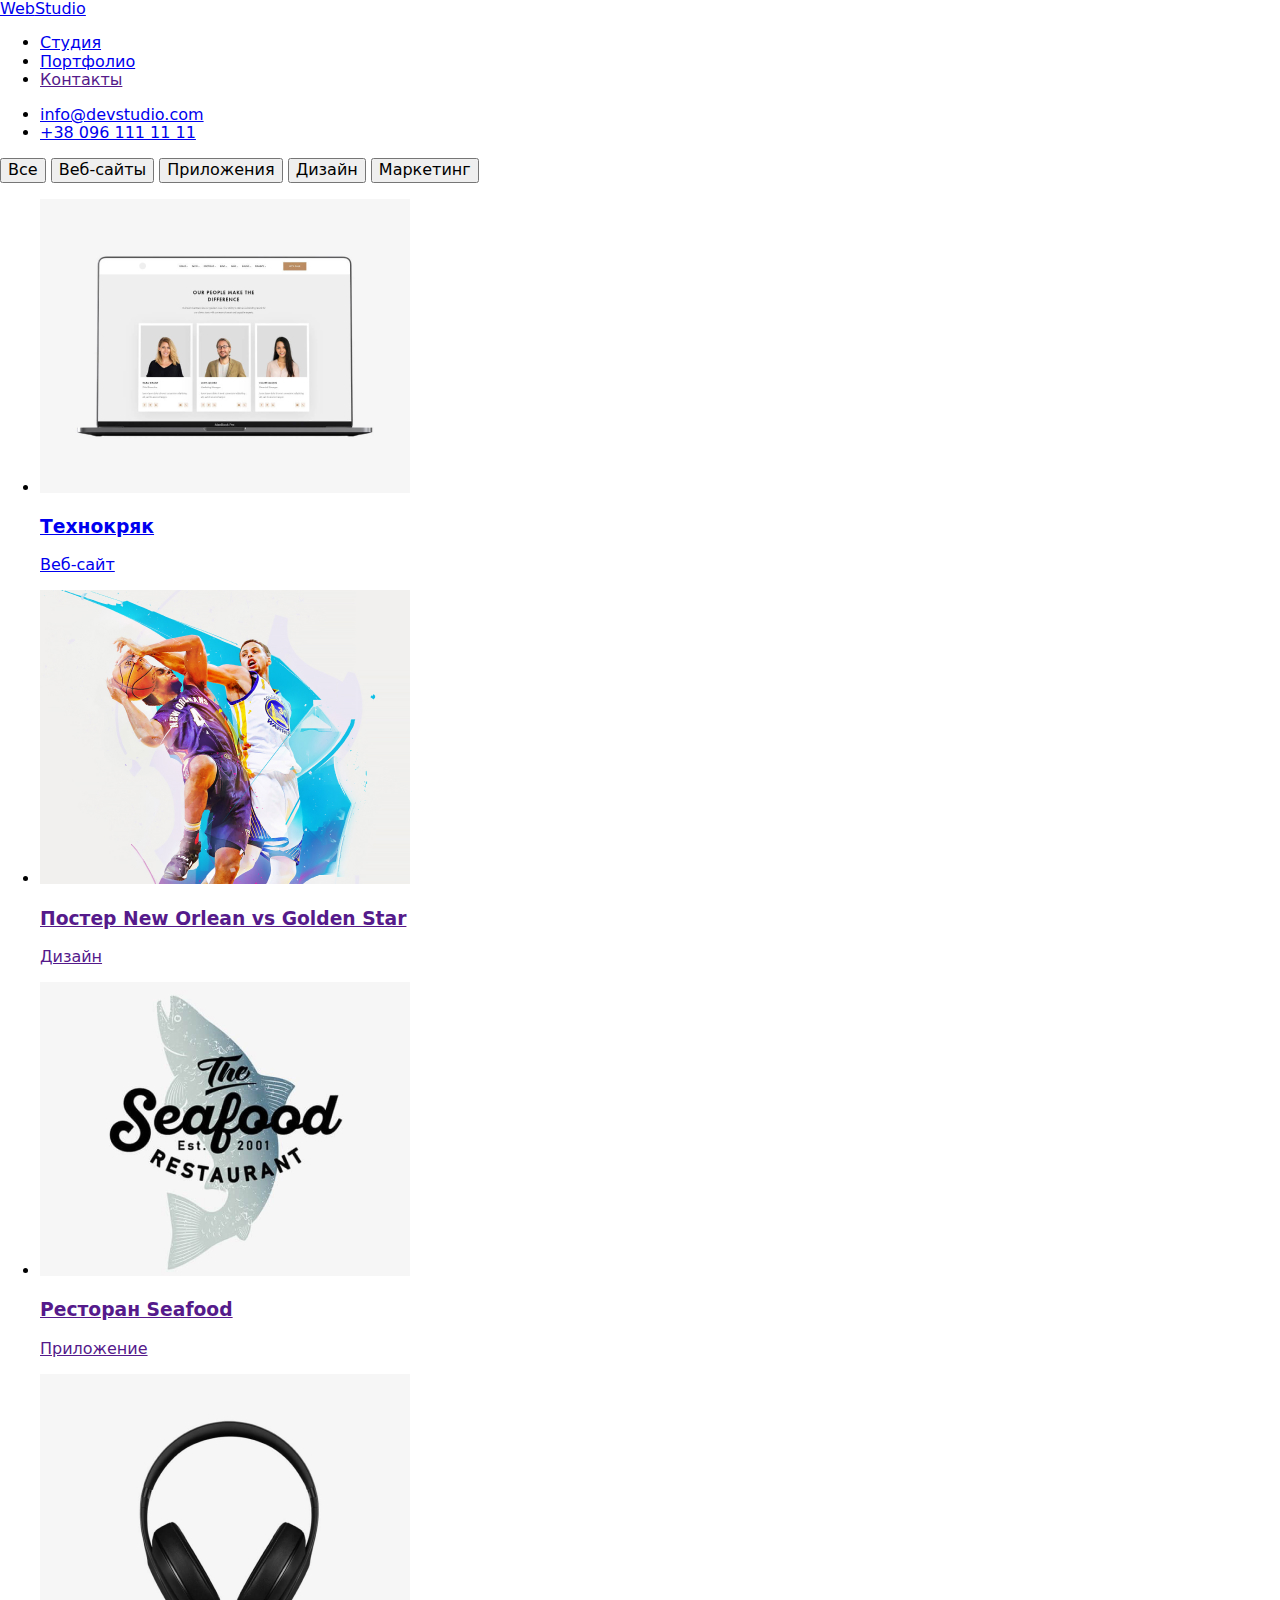
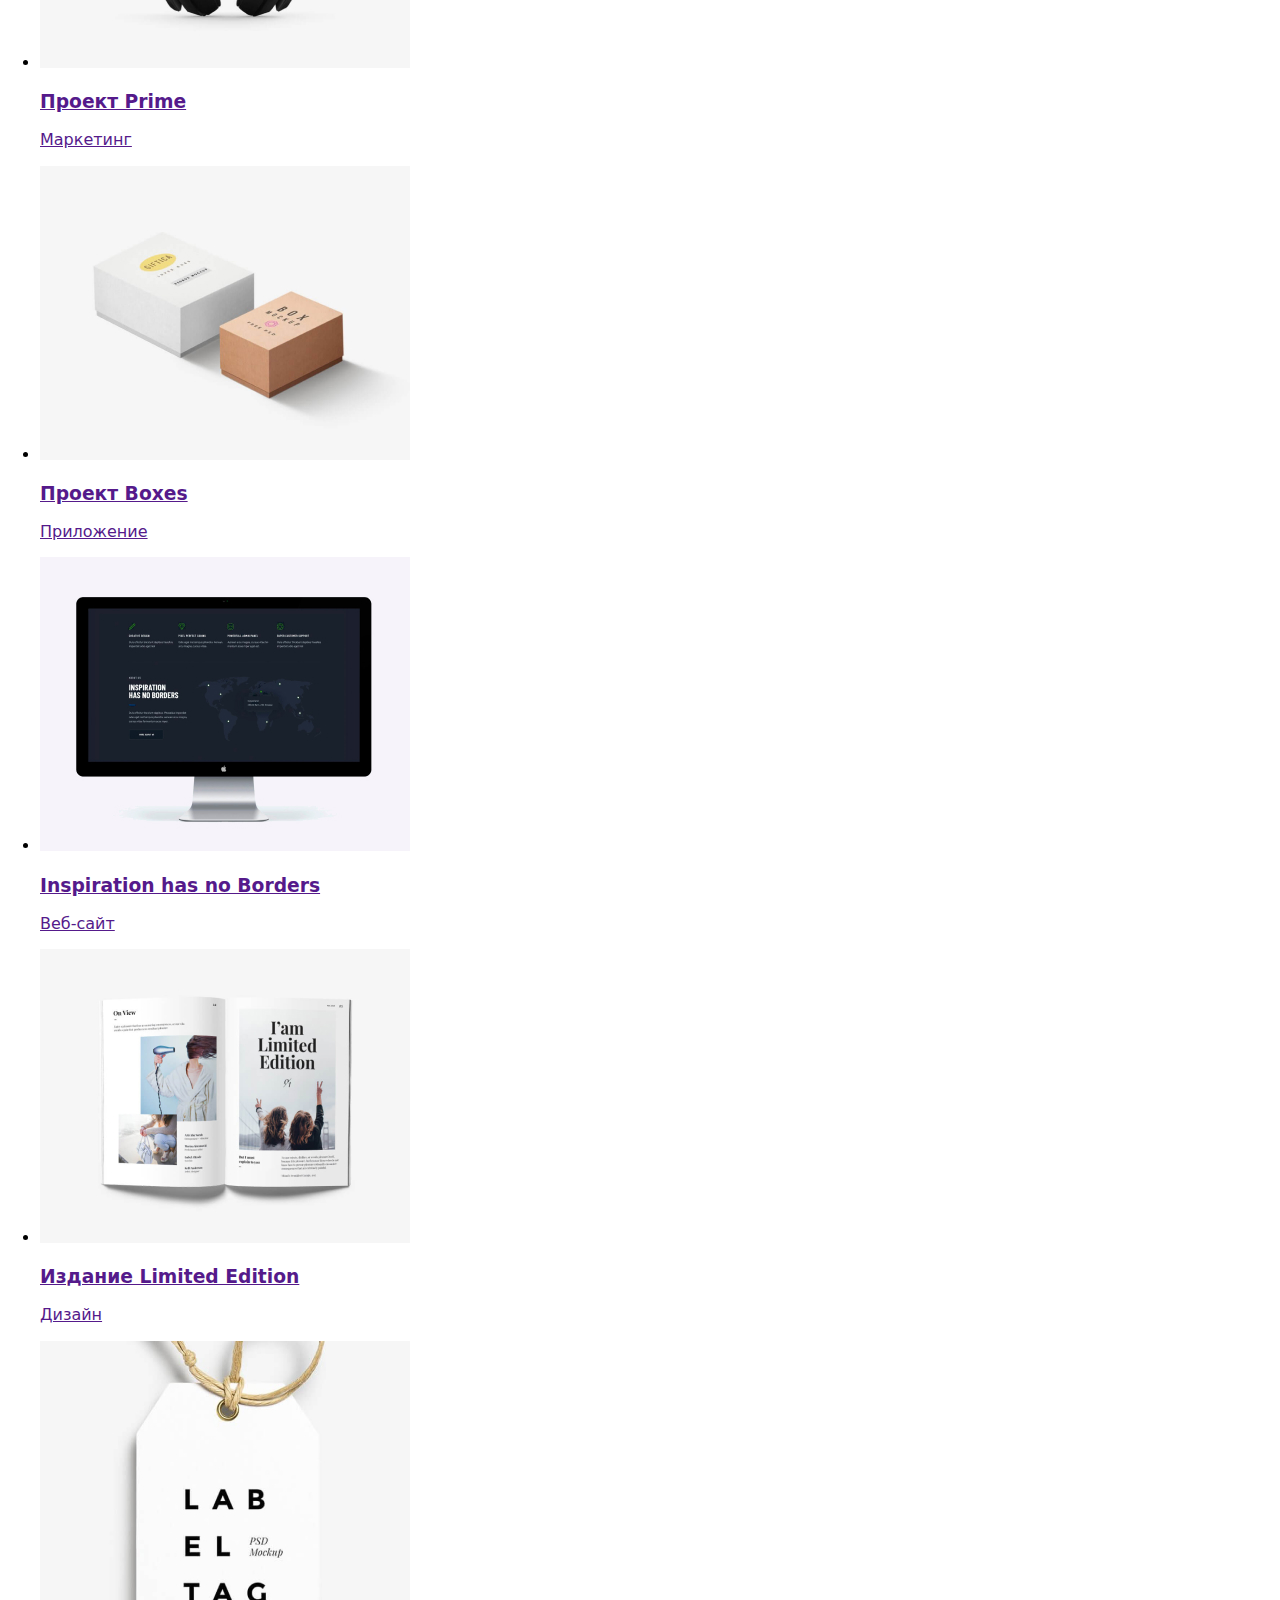
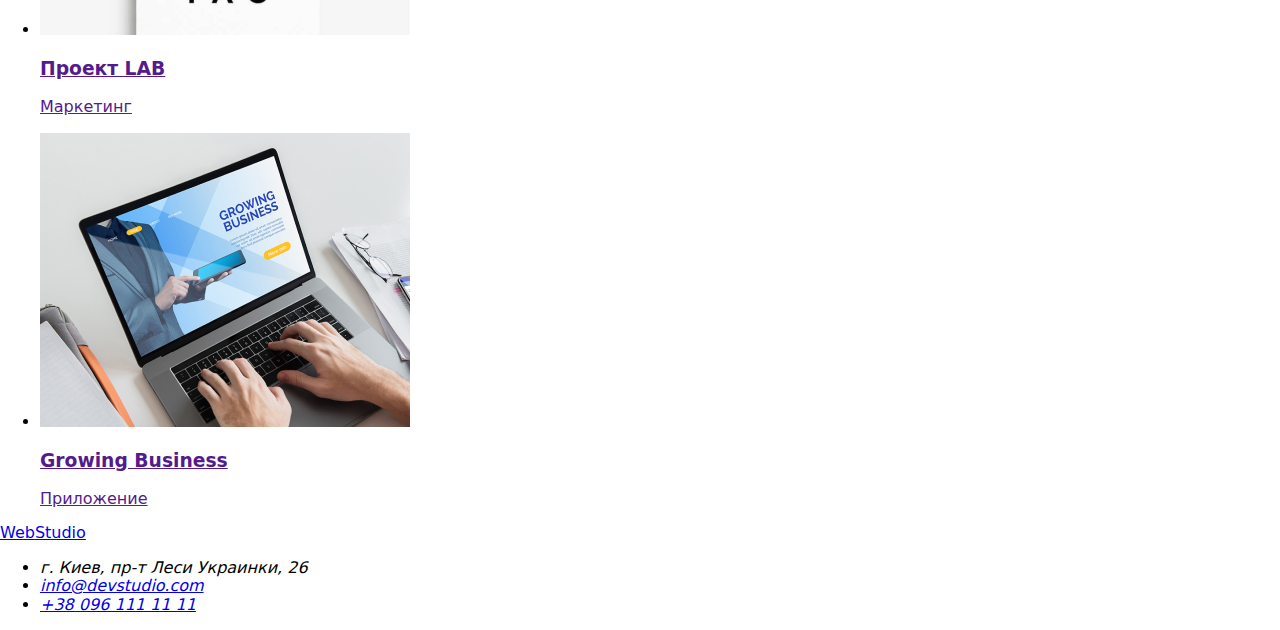
==== portofolio.html @ 4d2c876e "update images .jpg.and .svg" ====
<!DOCTYPE html>
<html lang="ru">

<head>
    <meta charset="UTF-8">
    <meta name="viewport" content="width=device-width, initial-scale=1.0">
    <title>www.webstudio.ua</title>
    <!-- fonts roboto&raleway -->
    <link href="https://fonts.googleapis.com/css2?family=Raleway:wght@700&family=Roboto:wght@400;500;700&display=swap"
        rel="stylesheet">
    <!-- Normolize CSS -->
    <link rel="stylesheet"
        href="https://cdnjs.cloudflare.com/ajax/libs/modern-normalize/1.0.0/modern-normalize.min.css">
    <!-- style CSS -->
    <link rel="stylesheet" href="css/styles.css">
</head>

<body>
    <header class="header">
        <div class="container">
            <nav class="navigation">
                <div class="nav-logo">
                    <a class="logotip" href="index.html"> <span class="logo-web">Web</span><span
                            class="logo-studio">Studio</span></a>
                </div>
                <ul class="site-nav list">
                    <li> <a class="link" href="index.html">Студия</a></li>
                    <li> <a class="link current" href="./portofolio.html">Портфолио</a></li>
                    <li> <a class="link" href="">Контакты</a></li>
                </ul>
            </nav>
            <adress class="adress-nav">
                <ul class="contacts list">
                    <li class="contacts-item"><a href="mailto:info@devstudio.com">info@devstudio.com </a></li>
                    <li class="contacts-item"><a href="tel:+380961111111">+38 096 111 11 11 </a></li>
                </ul>
            </adress>
        </div>
    </header>

    <main>
    <!-- <h1> содержание страницы Портфолио</h1> -->

    <!-- portfolio section -->
    <section class="portofolio section">
        <div class="container">
        <div class="filters"> 
             <button class="button secundary" type="button">Все</button>
            <button class="button secundary" type="button">Веб-сайты</button>
            <button class="button secundary" type="button">Приложения</button>
            <button class="button secundary" type="button">Дизайн</button>
            <button class="button secundary" type="button">Маркетинг</button>
        </div>
                         
    <!-- portofolio images -->
        <ul class="portfolio-list list">
            <li class="portofolio-list-item"> <a href="https://www.google.pt/"><img src="./images/tehnokreak.jpg" alt="открытый ноутбук">
                   <div class="portofolio-description"> <h3 class="section-title">Технокряк</h3>
                   <p class="type">Веб-сайт</p></a>
                </div>
           </li>
            <li  class="portofolio-list-item">
                <a href=""><img src="./images/poster.jpg.jpg" alt="двое мужчин играют в баскетбол">
                <div class="portofolio-description"><h3 class="section-title"> Постер New Orlean vs Golden Star</h3>
                <p class="type">Дизайн</p></a>
                </div>
                                
            </li>
            <li class="portofolio-list-item" > <a href=""><img src="./images/seafood.jpg" alt="логотип ресторана морепродуктов с изображением большой рыбы">
            <div class="portofolio-description"><h3 class="section-title">Ресторан Seafood</h3>
            <p class="type">Приложение</p></a></div>
            
            </li>
            <li class="portofolio-list-item">
                <a href=""><img src="./images/primeproject.jpg" alt="черные наушники">
               <div class="portofolio-description"> <h3 class="section-title">Проект Prime</h3>
                <p class="type">Маркетинг</p></a></div>
            </li>
            <li class="portofolio-list-item">
                <a href=""><img src="./images/boxesproject.jpg" alt="картонные коробки">
                <div class="portofolio-description"><h3 class="section-title">Проект Boxes</h3>
                <p class="type">Приложение</p></a></div>
            </li>
            <li class="portofolio-list-item">
                <a href=""><img src="./images/ispirationwebsite.jpg" alt="рабочий стол компьютера с вдохновляющей фразой на нем">
               <div class="portofolio-description"> <h3 class="section-title">Inspiration has no Borders</h3>
                <p class="type">Веб-сайт</p></a></div>
            </li>
            <li class="portofolio-list-item">
                <a href=""><img src="./images/limitededition.jpg" alt="изображение журнала limited edition">
                <div class="portofolio-description"><h3 class="section-title">Издание Limited Edition</h3>
                <p class="type">Дизайн</p></a></div>
            </li>
            <li class="portofolio-list-item">
                <a href=""><img src="./images/labproject.jpg" alt=" этикетка с логотипом label project">
               <div class="portofolio-description"> <h3 class="section-title">Проект LAB</h3>
                <p class="type">Маркетинг</p></a></div>
            </li>
             <li class="portofolio-list-item">
                 <a href=""><img src="./images/business.jpg" alt="компьютер с бизнес-сайтом на экране">
               <div class="portofolio-description"> <h3 class="section-title">Growing Business</h3>
                <p class="type">Приложение</p></a></div>
             </li>
         </ul>
    </div>
    </section>
    </main>
<!--footer-->
<footer class="footer">
    <div class="container">
        <div class="logo-footer">
            <a class="logotip" href="index.html"> <span class="logo-web">Web</span><span
                    class="logo-studio">Studio</span></a>
        </div>

        <address class="address">
            <ul class="contacts-footer list">
                <li>г. Киев, пр-т Леси Украинки, 26</li>
                <li><a href="mailto:info@devstudio.com" aria-label="email">info@devstudio.com </a></li>
                <li><a href="tel:+380961111111" aria-label="phone">+38 096 111 11 11 </a></li>
            </ul>
        </address>
    </div>
</footer>
</body>

</html>
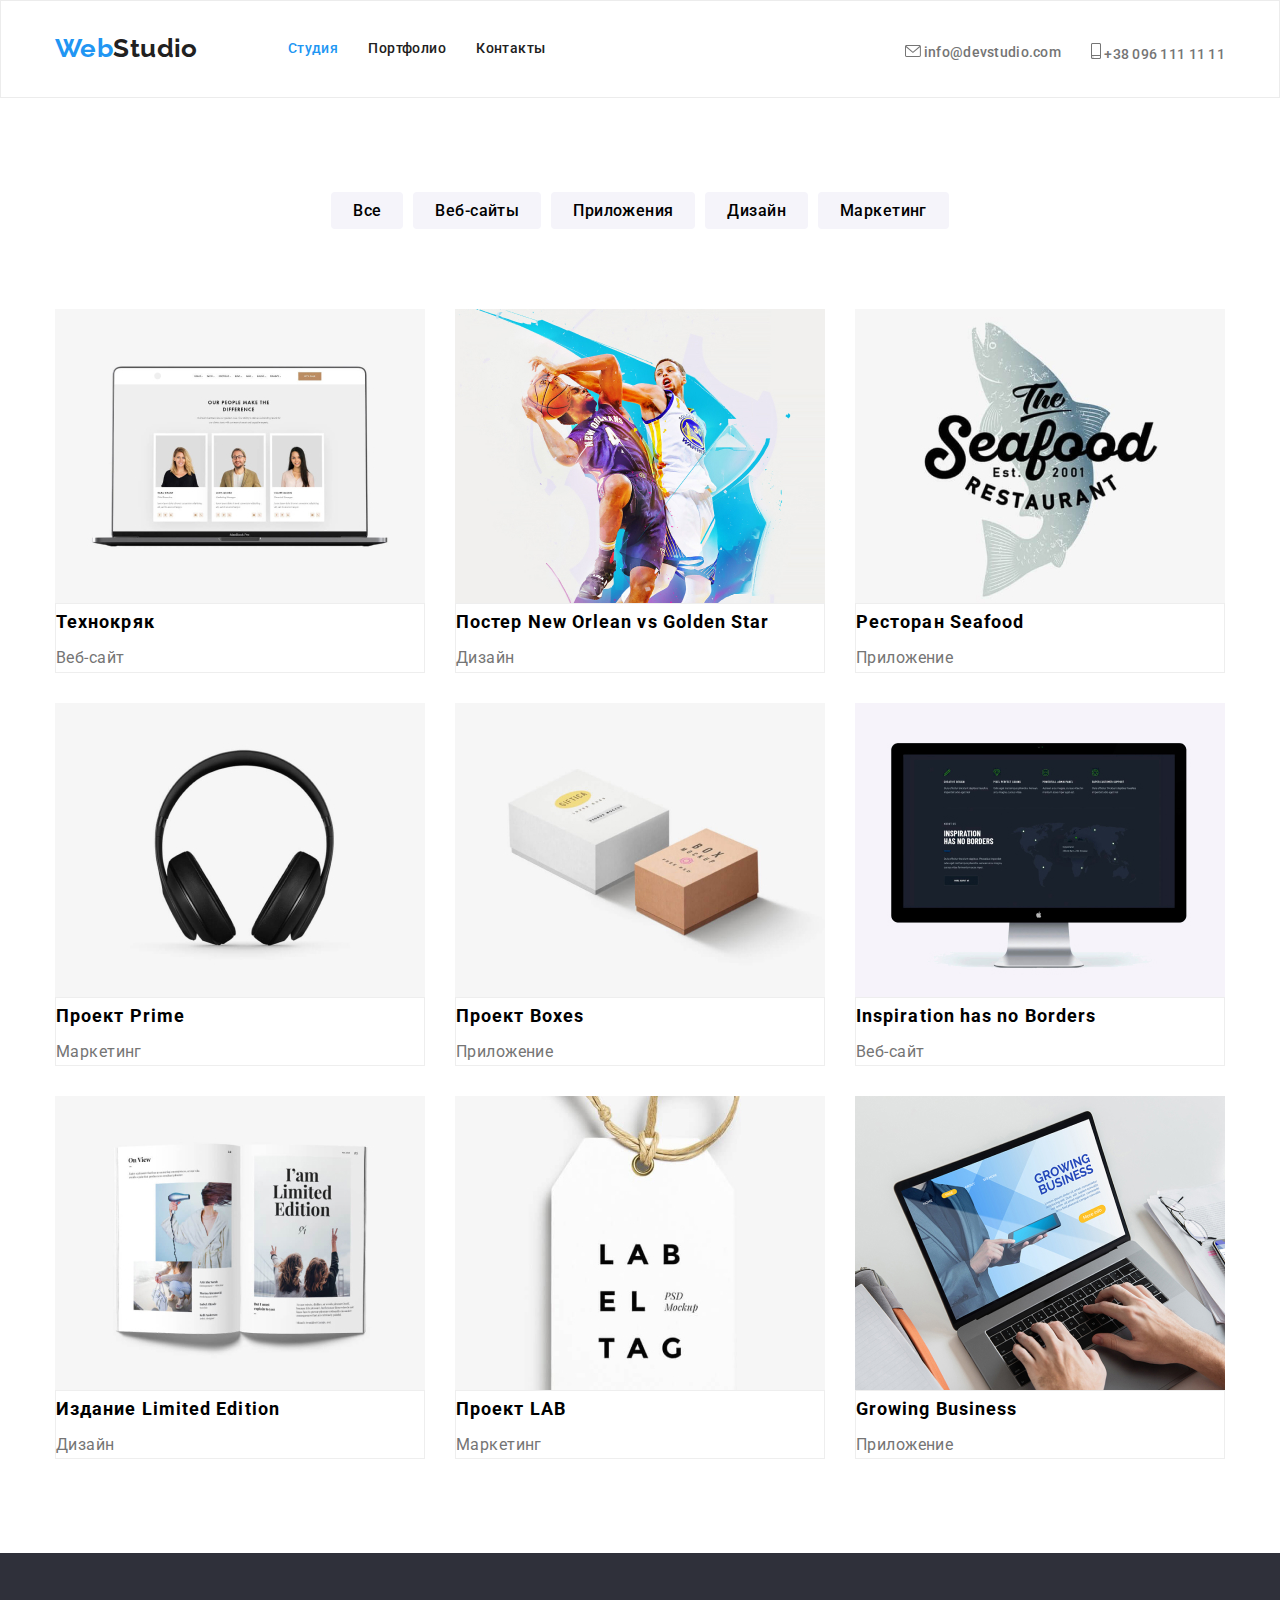
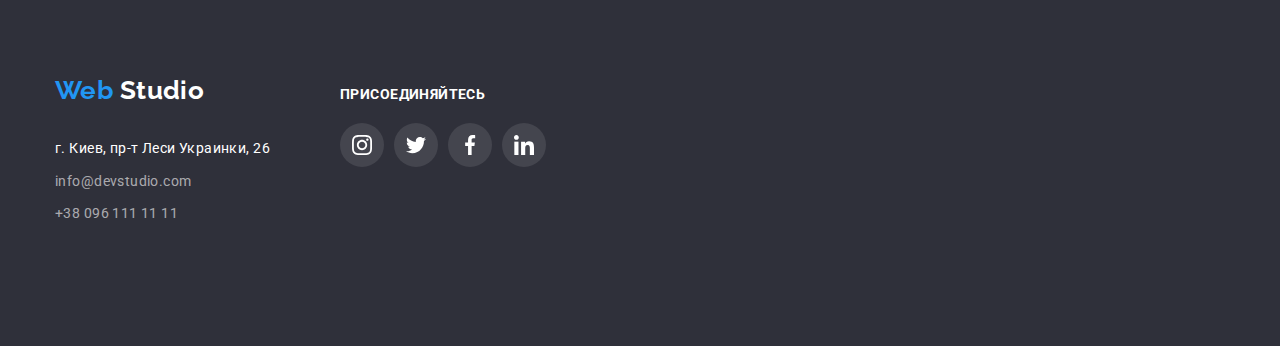
==== commit c48686f5: "portofolio updates" ====
--- a/portofolio.html
+++ b/portofolio.html
@@ -24,15 +24,26 @@
                             class="logo-studio">Studio</span></a>
                 </div>
                 <ul class="site-nav list">
-                    <li> <a class="link" href="index.html">Студия</a></li>
-                    <li> <a class="link current" href="./portofolio.html">Портфолио</a></li>
+                    <li> <a class="link current" href="index.html">Студия</a></li>
+                    <li> <a class="link" href="./portofolio.html">Портфолио</a></li>
                     <li> <a class="link" href="">Контакты</a></li>
                 </ul>
             </nav>
             <adress class="adress-nav">
                 <ul class="contacts list">
-                    <li class="contacts-item"><a href="mailto:info@devstudio.com">info@devstudio.com </a></li>
-                    <li class="contacts-item"><a href="tel:+380961111111">+38 096 111 11 11 </a></li>
+                    <li class="contacts-item"><a href="mailto:info@devstudio.com">
+                         <svg class="contacts-svg" width="16" height="12">
+                            <use use href="./images/sprite.svg#envelope"> </use>
+                        </svg> 
+                          info@devstudio.com </a>
+                    </li>
+                
+                    <li class="contacts-item"><a href="tel:+380961111111">
+                         <svg class="contacts-svg" width="10" height="16">
+                            <use use href="./images/sprite.svg#smartphone"> </use>
+                        </svg> 
+                        +38 096 111 11 11 </a>
+                </li>
                 </ul>
             </adress>
         </div>
@@ -105,23 +116,48 @@
     </div>
     </section>
     </main>
+
+
 <!--footer-->
 <footer class="footer">
-    <div class="container">
-        <div class="logo-footer">
-            <a class="logotip" href="index.html"> <span class="logo-web">Web</span><span
-                    class="logo-studio">Studio</span></a>
-        </div>
+    <div class="footer container">
+        <div class="adress-footer">
+     <div class="logotip-footer"><a class="logotip" href="index.html"> <span class="logo-web">Web</span>
+        <span class="logo-studio">Studio</span></a> </div>
+   
+     <address class="address">
+        <ul class="contacts-footer list">
+     <li>г. Киев, пр-т Леси Украинки, 26</li>
+    <li><a href="mailto:info@devstudio.com" class="email" aria-label="email">info@devstudio.com </a></li>
+    <li><a href="tel:+380961111111" class="tel" aria-label="phone">+38 096 111 11 11 </a></li>
+</ul>
+ </address>
+</div>
+ <div class="social-footer">
+     <h3 class="footer-title">присоединяйтесь</h3>
+     <ul class="social-list list">
+        <li class="social-list-item">
+          <a href="" class="social-link"><svg class="social-icon" width=20px height=20px>
+             <use href="./images/sprite.svg#instagram"> </use>
+         </svg></a></li>
+        <li class="social-list-item">
+             <a href="" class="social-link"><svg class="social-icon" width=20px height=20px>
+                 <use href="./images/sprite.svg#twitter"> </use>
+             </svg></a></li>
+       <li class="social-list-item">
+                 <a href="" class="social-link"><svg class="social-icon" width=20px height=20px>
+                     <use href="./images/sprite.svg#facebook"> </use>
+                 </svg></a></li>
+       <li class="social-list-item">
+                     <a href="" class="social-link"><svg class="social-icon" width=20px height=20px>
+                         <use href="./images/sprite.svg#linkedin"> </use>
+                     </svg></a></li>
+     </ul>
 
-        <address class="address">
-            <ul class="contacts-footer list">
-                <li>г. Киев, пр-т Леси Украинки, 26</li>
-                <li><a href="mailto:info@devstudio.com" aria-label="email">info@devstudio.com </a></li>
-                <li><a href="tel:+380961111111" aria-label="phone">+38 096 111 11 11 </a></li>
-            </ul>
-        </address>
-    </div>
+    
+</div>
+
+</div>
 </footer>
 </body>
-
 </html>--- a/css/styles.css
+++ b/css/styles.css
@@ -0,0 +1,648 @@
+html{
+  box-sizing: border-box;
+}
+
+*
+*::before;
+*::after;{
+  box-sizing: inherit;
+}
+
+:root {
+  --primary-text-color: #757575;
+  --title-text-color: black;
+  --effect-color: #2196f3;
+  --dark-background-color: #2f303a;
+  --primary-white-color: white;
+}
+
+ img{
+   display: block;
+   max-width: 100%;
+ }
+
+ a {
+  text-decoration: none;
+  color: inherit; 
+}
+
+/*=========== backgrounds colors================ */
+
+body {
+  background-color: var(--primary-white-color);
+  color: var(--primary-text-color);
+  font-family: roboto, sans-serif;
+  font-size: 14px;
+  line-height: 1.7;
+  letter-spacing: 0.03em;
+  margin: 0;
+  }
+  
+  
+
+  /*================= container// flex box geral elements================= */
+
+  .container {
+  width: 1200px;
+  padding-left: 15px;
+  padding-right: 15px;
+  margin: 0 auto;
+  }
+
+
+.section{
+  padding-top: 94px;
+  padding-bottom: 94px;
+}
+  
+
+.main,
+.section,
+.footer,
+{
+  margin-top: 0; 
+  margin-bottom:0;
+ }
+
+
+ /*================= COMPONENTS================= */
+
+/*================= lists================= */
+
+.list {
+  list-style: none;
+  padding: 0;
+  margin: 0;
+}
+
+/* =================logo style =================*/
+
+.logotip {
+font-family: Raleway, sans-serif;
+font-weight: bold;
+font-size: 26px;
+line-height: 1.2;
+}
+
+ .logo-web{
+   color: var(--effect-color);
+ }
+
+.logo-studio {
+  color: #212121;
+}
+
+/* ================= buttons ================= */
+
+.button {
+  font-weight: bold;
+  font-size: 16px;
+  line-height: 1.6;
+  font-family: inherit;
+  letter-spacing: inherit;
+  border-radius: 4px;
+  border: transparent;
+ }
+
+.button.primary{
+  background-color: var(--effect-color);
+  color: var(--primary-white-color);
+}
+
+.button.secundary{
+  background-color: #F5F4FA;
+  color: var(--title-text-color);
+}
+
+ .button.primary:hover,
+.button.primary:focus {
+  color:  background-color: #F5F4FA;
+  color: var(--title-text-color);
+}
+
+.button.secundary:hover,
+.button.secundary:focus {
+  background-color: var(--effect-color);
+  color: var(--primary-white-color);
+}
+
+/* buttons that contain call to action - order, submit, send */
+.button.call{
+font-weight: bold;
+font-size: 16px;
+line-height: 1.9;
+text-align: center;
+letter-spacing: 0.06em;
+min-width: 200px;
+height: 50px;
+}
+
+
+
+/*================= titles =================*/
+
+h2 {
+font-weight: bold;
+font-size: 36px;
+line-height: 1.17;
+text-align: center;
+margin-top: 0;
+margin-bottom: 50px;
+}
+
+
+.section-title {
+  color: var(--title-text-color);
+  margin-top: 0;
+  }
+
+
+/*================= END COMPONENTS================= */
+
+
+/*================= Header and navigation section ================= */
+
+.header{
+  padding: 32px 0;
+  border: 1px solid #ECECEC;
+}
+
+ .header .container{
+  display: flex;
+  justify-content: space-between;
+  align-items: baseline;
+}
+
+
+
+.navigation{
+display: flex;
+align-items: center;
+
+}
+
+  .nav-logo{
+  margin-right: 90px;
+}
+  
+.site-nav,
+.contacts {
+  display: flex;
+}
+
+  .site-nav li:not(:last-child){
+  display: inline-block;
+  margin-right: 30px;
+}
+
+.contacts-item:not(:last-child){
+margin-left: auto;
+margin-right: 30px;
+}
+
+
+.site-nav a {
+color: #212121;
+font-weight: 500;
+}
+
+.site-nav a:hover,
+.site-nav a:focus {
+color: var(--effect-color);
+}
+
+.site-nav .link.current {
+color: var(--effect-color);
+}
+
+.contacts a {
+color: #757575;
+}
+
+.contacts a:hover,
+.contacts a:focus {
+color: var(--effect-color);
+}
+
+
+.contacts a:hover .contacts-svg,
+.contacts a:focus .contacts-svg {
+fill: var(--effect-color);
+} 
+
+.contacts-svg{
+  fill: #757575;
+
+}
+
+.contacts-item{
+display: flex;
+align-items: center;
+font-weight: 500;
+font-size: 14px;
+line-height: 1.14;
+letter-spacing: 0.02em;
+}
+
+/*================= hero section ================= */
+
+.hero{
+ text-align: center;
+  padding: 200px;
+}
+
+.hero {
+  background-color:  var(--dark-background-color); 
+  background-image:  linear-gradient(
+    rgba(47, 48, 58, 0.4),
+    rgba(47, 48, 58, 0.4)
+  ), url(../images/hero-image.jpg);
+   width: 1600px;
+   height: 600px;
+   margin: 0 auto;
+   background-repeat: no-repeat;
+    }
+
+
+
+.hero-title {    
+
+color: var(--primary-white-color);
+font-style: normal;
+font-weight: 900;
+font-size: 44px;
+line-height: 1.4;
+letter-spacing: 0.06em;
+text-transform: uppercase;
+margin-top: 0;
+margin-bottom: 30px;
+max-width:696px;
+margin-left: auto;
+margin-right: auto; 
+}
+
+
+.hero .button {
+   padding: 10px 32px;
+ 
+}
+
+
+/*=================  priority section   наши приоритеты  ================= */
+
+
+.company-values .section-title  {
+
+font-weight: bold;
+font-size: 14px;
+line-height: 1.14;
+text-transform: uppercase;
+}
+
+
+.company-values{
+  display: flex;
+  justify-content: space-between;
+}
+
+
+ 
+.company.section-title{
+  margin-bottom: 10px;
+ 
+ }
+
+ .company-values li::before{
+   content:"" ;
+   display: inline-block;
+   width: 100%;
+   height: 120px;
+   background-color: #F5F4FA;
+   border-radius: 4px;
+   margin-bottom: 30px;
+   background-repeat: no-repeat;
+   background-image: url(../images/antenna\ 1.svg);
+   background-position: center;
+ }
+
+ .company-values li:nth-child(2)::before{
+  background-image: url(../images/clock\ 1.svg);
+ }
+ .company-values li:nth-child(3)::before{
+  background-image: url(../images/diagram\ 1.svg);
+ }
+
+ .company-values li:nth-child(4)::before{
+  background-image: url(../images/astronaut\ 1.svg);
+ }
+
+
+.description {
+  display: inline-block;
+  margin-top: 0;
+  }
+
+.company-values li:not(:last-child){
+  margin-right: 30px;
+}
+
+
+
+/*================directions section  Чем мы занимаемся--> ================= */
+
+.directions .section-title{
+  margin-bottom: 50px;
+}
+
+
+.company-directions{
+  display: flex;
+  justify-content: space-between;
+}
+
+
+
+/*=================  team section ================= */
+
+.team {
+  background-color: #e5e5e5;
+   }
+
+    .team-list-item{
+     background-color: var(--primary-white-color);
+     box-shadow: 0px 1px 3px rgba(0, 0, 0, 0.12), 0px 1px 1px rgba(0, 0, 0, 0.14), 0px 2px 1px rgba(0, 0, 0, 0.2);
+     border-radius: 0px 0px 4px 4px;
+   }
+
+.team .section-title{
+  margin-bottom: 50px;
+}
+
+.team-list {
+  display: flex;
+  justify-content: space-between;
+  }
+
+
+.under.section-title{
+  font-weight: 500;
+  font-size: 16px;
+ line-height: 1.18em;
+ text-align: center;
+  margin-bottom: 30px;
+}
+
+.job{
+font-size: 16px;
+line-height: 1.18em;
+text-align: center;
+margin-bottom: 30px;
+}
+
+
+
+.social-list{
+  display: flex;
+  align-items: center;
+  justify-content: space-between;
+}
+
+
+.social-link{
+  display: flex;
+  justify-content: center;
+  align-items: center;
+  width: 44px;
+  height: 44px;
+  border-radius: 50%;
+  background-color: var(--primary-white-color);
+}
+
+
+
+.social-link .social-icon{
+  width: 20px;
+  height: 20px;
+  fill: #AFB1B8;
+}
+
+
+.team-item-description .social-link:hover,
+.team-item-description .social-link:focus {
+     background-color:var(--effect-color);
+}
+
+.social-link:hover .social-icon{
+  fill: var(--primary-white-color);
+}
+
+
+
+.team-item-description{
+  padding: 30px 32px;
+  }
+
+
+
+/*============= clients section ================= */
+
+.client-list{
+  display: flex;
+   }
+
+  .client-list-item .client-link {
+    display: flex;
+    align-items: center;
+    justify-content: center;
+    width: 170px;
+    height: 90px;
+    margin-right: 0px;
+    border: 1px solid #AFB1B8;
+    border-radius: 4px;
+    } 
+
+    .client-link:hover,
+    .client-link:focus{
+     border-color:var(--effect-color);
+    }
+
+    .client-link:hover .client-svg,
+    .client-link:focus .client-svg{
+    fill:var(--effect-color);
+    }
+
+     .client-list li:not(:last-child) {
+      margin-right: 30px;
+    }
+
+ .client-svg{
+   fill:#AFB1B8
+ }
+  
+
+/*===== footer section ================= */
+
+ .footer {
+   background-color: var(--dark-background-color);
+  }
+
+.footer .address,
+.footer .logo-studio {
+  color: var(--primary-white-color);
+  }
+
+ .logotip-footer{
+  margin-top: 0;
+  margin-bottom: 30px;
+ }
+
+
+  .footer{
+  padding-top: 60px;
+  padding-bottom: 60px;
+}
+
+.social-footer .footer-title,
+.subscribe-title{
+   margin-left: 0;
+  margin-right: auto;
+  margin-bottom: 20px;
+  font-weight: bold;
+  font-size: 14px;
+  line-height: 1.14em;
+  text-transform: uppercase;
+  text-align: left;
+  color: var(--primary-white-color);
+  
+}
+
+.social-footer .social-link{
+  background-color: rgba(255, 255, 255, 0.1);;
+}
+
+.social-footer .social-link:hover,
+.social-footer .social-link:focus{
+  background-color:var(--effect-color);
+}
+
+.social-footer .social-icon{
+fill: var(--primary-white-color)
+}
+
+.social-footer{
+  padding: 0px;
+  width: 206px;
+  height: 80px;
+ }
+
+
+
+.footer.container {
+  display:flex;
+  align-items: baseline;
+  }
+
+.adress-footer{
+  margin-left: 0;
+  margin-right: 70px;
+  margin-top: 0;
+  margin-bottom: 0;
+}
+
+/* .footer-subscribe {
+  width:570px
+  height: 86px;
+  padding: 0px;
+  margin: 0 auto;
+  outline: solid 2px tomato;
+} */
+
+  .address {
+  font-style: inherit;
+  color: #212121;
+}
+
+.email,
+.tel {
+  color: rgba(255, 255, 255, 0.6);
+}
+
+.contacts-footer li:not(:last-child){
+  margin-top: 0;
+  margin-bottom:9px;
+}
+
+
+
+/*================= style for portfolio page ================= */
+
+
+.filters{
+display:flex;
+justify-content: center;
+}
+
+.filters .button {
+  font-weight: 500;
+  margin-bottom: 50px;
+  padding: 6px 22px;
+  }
+
+.filters .button:not(:last-child) {
+   margin-right: 10px;
+}
+.portofolio .type{
+  font-size: 16px;
+  line-height: 1,9;
+  /* margin-top: 0; */
+}
+
+.type{
+  margin-top: 0;
+  margin-bottom: 20px;
+}
+
+.portofolio .section-title {
+
+
+font-weight: bold;
+font-size: 18px;
+line-height: 2;
+letter-spacing: 0.06em;
+margin-bottom: 4px;
+}
+
+
+.portofolio ul{
+  display: inline-flex;
+  flex-wrap: wrap;
+  }
+
+
+
+ .portofolio-list-item img{
+  margin-top: 30px;
+ }
+/* 
+ .portofolio-list-item img:nth-child(-n+3){
+  margin-top: 20px;
+ } */
+
+ /* .portofolio-list-item img.type:nth-last-child(1,2,3){
+  margin-top: 0px;
+ } */
+ 
+
+ .portofolio-list-item:not(:nth-child(3n)){
+    margin-right: 30px;
+      } 
+
+ .type:nth-last-child(-n + 3) {
+      margin-bottom: 0;
+      }
+
+  .portofolio-description{
+     border: 1px solid #EEEEEE;
+     box-sizing: border-box;
+  }
+
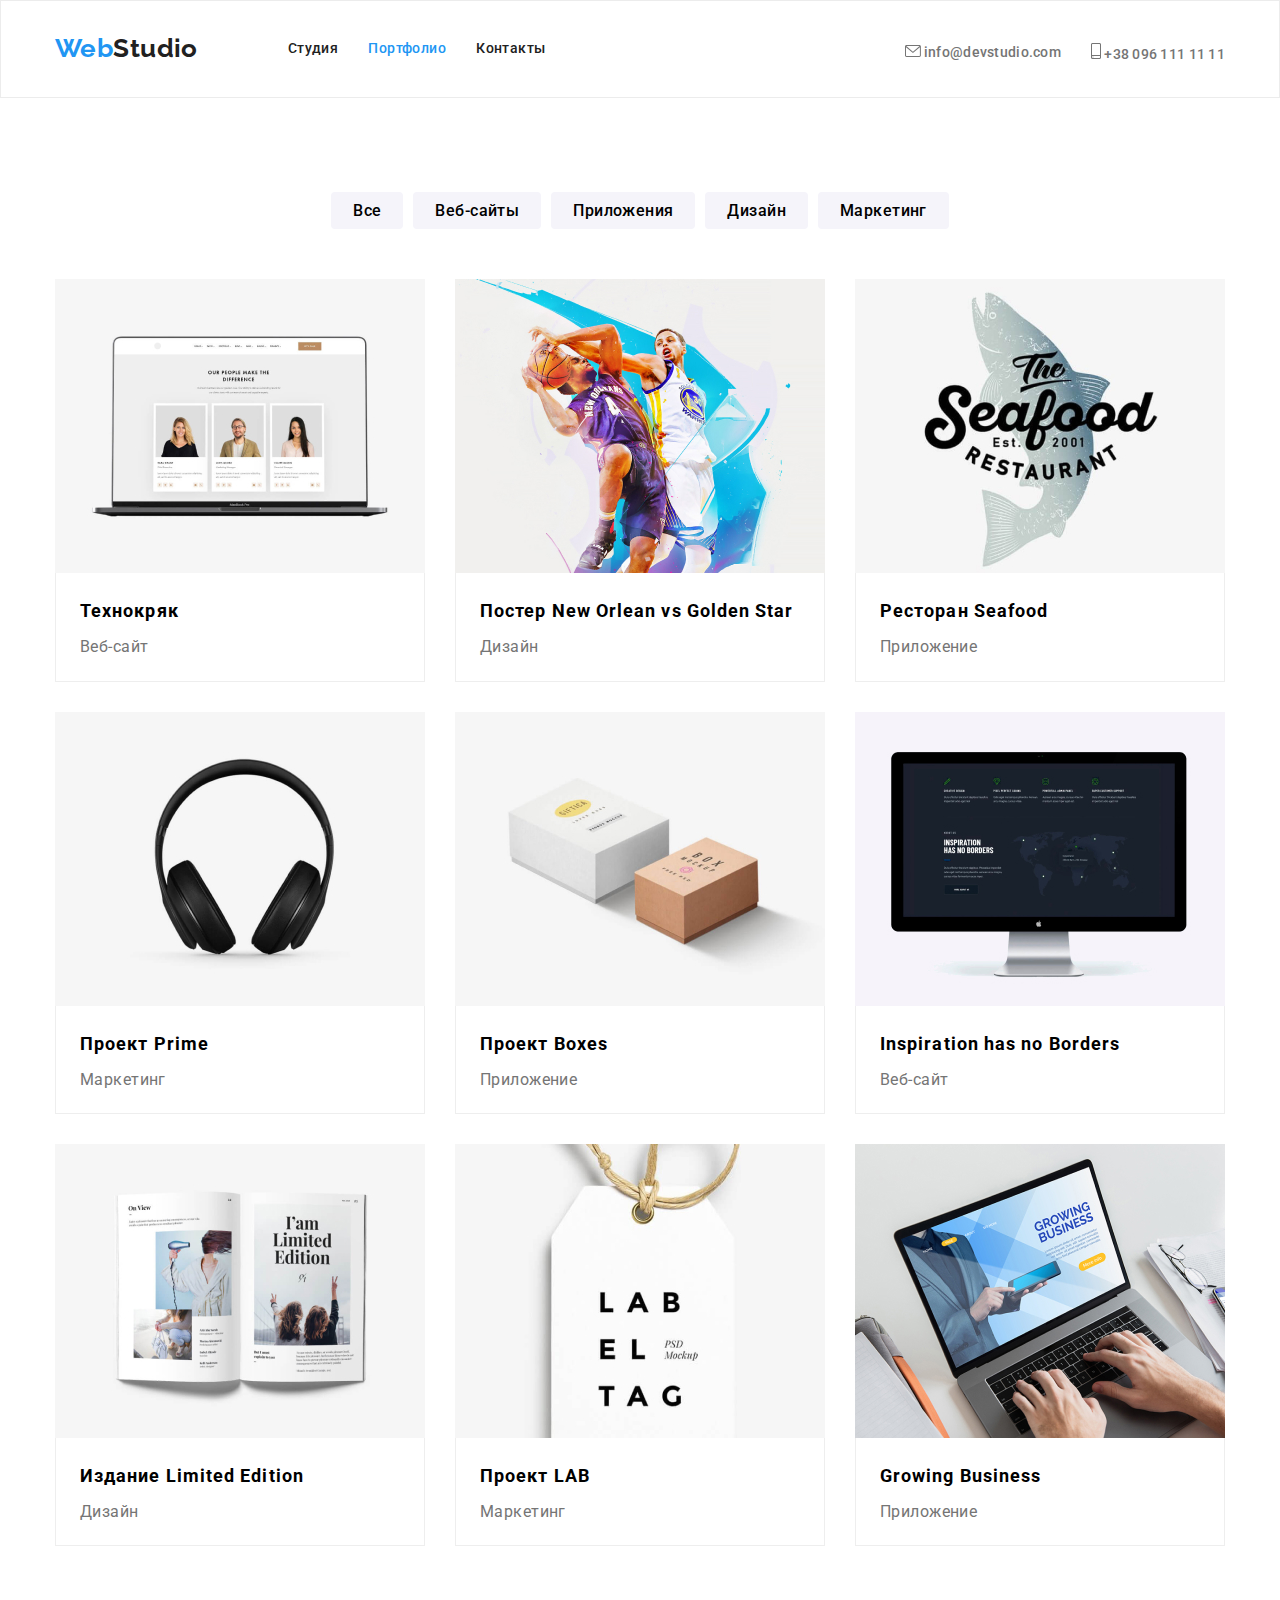
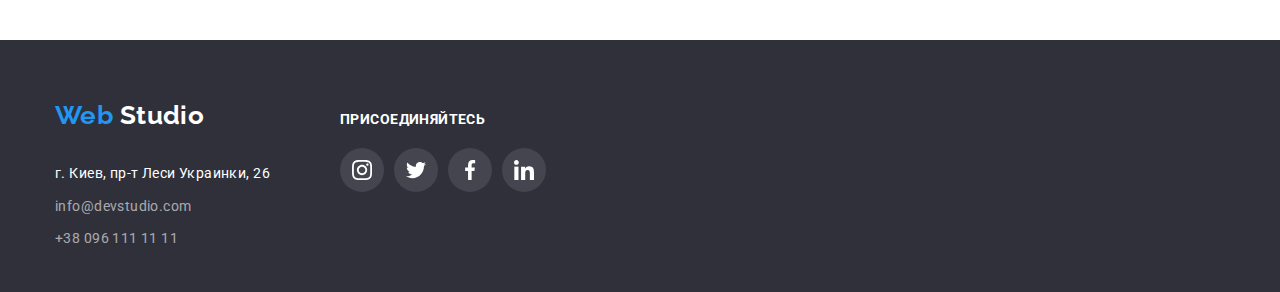
==== commit 537b0ee5: "updated portofolio" ====
--- a/portofolio.html
+++ b/portofolio.html
@@ -8,6 +8,7 @@
     <!-- fonts roboto&raleway -->
     <link href="https://fonts.googleapis.com/css2?family=Raleway:wght@700&family=Roboto:wght@400;500;700&display=swap"
         rel="stylesheet">
+    <link href="https://fonts.googleapis.com/css2?family=Roboto:wght@900&display=swap" rel="stylesheet">
     <!-- Normolize CSS -->
     <link rel="stylesheet"
         href="https://cdnjs.cloudflare.com/ajax/libs/modern-normalize/1.0.0/modern-normalize.min.css">
@@ -24,8 +25,8 @@
                             class="logo-studio">Studio</span></a>
                 </div>
                 <ul class="site-nav list">
-                    <li> <a class="link current" href="index.html">Студия</a></li>
-                    <li> <a class="link" href="./portofolio.html">Портфолио</a></li>
+                    <li> <a class="link" href="index.html">Студия</a></li>
+                    <li> <a class="link current" href="./portofolio.html">Портфолио</a></li>
                     <li> <a class="link" href="">Контакты</a></li>
                 </ul>
             </nav>
@@ -49,6 +50,7 @@
         </div>
     </header>
 
+
     <main>
     <!-- <h1> содержание страницы Портфолио</h1> -->
 
@@ -65,8 +67,11 @@
                          
     <!-- portofolio images -->
         <ul class="portfolio-list list">
-            <li class="portofolio-list-item"> <a href="https://www.google.pt/"><img src="./images/tehnokreak.jpg" alt="открытый ноутбук">
-                   <div class="portofolio-description"> <h3 class="section-title">Технокряк</h3>
+            <li class="portofolio-list-item">
+               
+                <a href="https://www.google.pt/"><img src="./images/tehnokreak.jpg" alt="открытый ноутбук">
+                    <div class="portofolio-description">
+                        <h3 class="section-title">Технокряк</h3>
                    <p class="type">Веб-сайт</p></a>
                 </div>
            </li>
@@ -84,7 +89,8 @@
             </li>
             <li class="portofolio-list-item">
                 <a href=""><img src="./images/primeproject.jpg" alt="черные наушники">
-               <div class="portofolio-description"> <h3 class="section-title">Проект Prime</h3>
+               <div class="portofolio-description">
+                    <h3 class="section-title">Проект Prime</h3>
                 <p class="type">Маркетинг</p></a></div>
             </li>
             <li class="portofolio-list-item">
@@ -116,11 +122,9 @@
     </div>
     </section>
     </main>
-
-
 <!--footer-->
 <footer class="footer">
-    <div class="footer container">
+    <div class="footer-container container">
         <div class="adress-footer">
      <div class="logotip-footer"><a class="logotip" href="index.html"> <span class="logo-web">Web</span>
         <span class="logo-studio">Studio</span></a> </div>
@@ -153,11 +157,8 @@
                          <use href="./images/sprite.svg#linkedin"> </use>
                      </svg></a></li>
      </ul>
-
-    
 </div>
-
 </div>
 </footer>
 </body>
-</html>+</html>
--- a/css/styles.css
+++ b/css/styles.css
@@ -102,6 +102,11 @@
   letter-spacing: inherit;
   border-radius: 4px;
   border: transparent;
+
+  transition-property: background-color;
+  transition-duration: 250ms;
+  transition-timing-function: cubic-bezier(0.4, 0, 0.2, 1);
+
  }
 
 .button.primary{
@@ -195,6 +200,18 @@
   margin-right: 30px;
 }
 
+.site-nav .link.current::after{
+  content: "";
+  position: absolute;
+  left: 0;
+  bottom: -34px;
+  width: 100% ;
+  height: 4px;
+  color: var(--effect-color);
+  border-radius: 2px;
+}
+
+
 .contacts-item:not(:last-child){
 margin-left: auto;
 margin-right: 30px;
@@ -204,6 +221,10 @@
 .site-nav a {
 color: #212121;
 font-weight: 500;
+transition-property: color;
+transition-duration: 250ms;
+transition-timing-function: cubic-bezier(0.4, 0, 0.2, 1);
+
 }
 
 .site-nav a:hover,
@@ -217,6 +238,10 @@
 
 .contacts a {
 color: #757575;
+transition-property: background-color;
+transition-duration: 250ms;
+transition-timing-function: cubic-bezier(0.4, 0, 0.2, 1);
+
 }
 
 .contacts a:hover,
@@ -235,7 +260,7 @@
 
 }
 
-.contacts-item{
+.contacts-item {
 display: flex;
 align-items: center;
 font-weight: 500;
@@ -257,7 +282,7 @@
     rgba(47, 48, 58, 0.4),
     rgba(47, 48, 58, 0.4)
   ), url(../images/hero-image.jpg);
-   width: 1600px;
+   max-width: 1600px;
    height: 600px;
    margin: 0 auto;
    background-repeat: no-repeat;
@@ -416,6 +441,11 @@
   height: 44px;
   border-radius: 50%;
   background-color: var(--primary-white-color);
+
+  transition-property: background-color;
+  transition-duration: 250ms;
+  transition-timing-function: cubic-bezier(0.4, 0, 0.2, 1);
+
 }
 
 
@@ -424,6 +454,9 @@
   width: 20px;
   height: 20px;
   fill: #AFB1B8;
+  transition-property: background-color;
+  transition-duration: 250ms;
+  transition-timing-function: cubic-bezier(0.4, 0, 0.2, 1);
 }
 
 
@@ -459,13 +492,26 @@
     margin-right: 0px;
     border: 1px solid #AFB1B8;
     border-radius: 4px;
+
+    transition-property: background-color;
+    transition-duration: 250ms;
+    transition-timing-function: cubic-bezier(0.4, 0, 0.2, 1);
+  
     } 
 
+    .client-svg{
+      fill:#AFB1B8
+      transition-property: background-color;
+      transition-duration: 250ms;
+      transition-timing-function: cubic-bezier(0.4, 0, 0.2, 1);
+    
+    }
     .client-link:hover,
     .client-link:focus{
      border-color:var(--effect-color);
     }
 
+    
     .client-link:hover .client-svg,
     .client-link:focus .client-svg{
     fill:var(--effect-color);
@@ -475,9 +521,9 @@
       margin-right: 30px;
     }
 
- .client-svg{
-   fill:#AFB1B8
- }
+    .client-svg{
+      fill:#AFB1B8
+    }
   
 
 /*===== footer section ================= */
@@ -496,16 +542,18 @@
   margin-bottom: 30px;
  }
 
-
-  .footer{
-  padding-top: 60px;
-  padding-bottom: 60px;
-}
+ 
+  .footer-container{
+    height: 252px;
+    padding-top: 60px;
+    padding-bottom: 60px;
+ } 
 
 .social-footer .footer-title,
 .subscribe-title{
-   margin-left: 0;
+  margin-left: 0;
   margin-right: auto;
+  margin-top: 0;
   margin-bottom: 20px;
   font-weight: bold;
   font-size: 14px;
@@ -536,8 +584,7 @@
  }
 
 
-
-.footer.container {
+.footer-container {
   display:flex;
   align-items: baseline;
   }
@@ -549,14 +596,6 @@
   margin-bottom: 0;
 }
 
-/* .footer-subscribe {
-  width:570px
-  height: 86px;
-  padding: 0px;
-  margin: 0 auto;
-  outline: solid 2px tomato;
-} */
-
   .address {
   font-style: inherit;
   color: #212121;
@@ -580,30 +619,19 @@
 .filters{
 display:flex;
 justify-content: center;
+margin-bottom: 20px;
 }
 
 .filters .button {
   font-weight: 500;
-  margin-bottom: 50px;
-  padding: 6px 22px;
+   padding: 6px 22px;
   }
 
 .filters .button:not(:last-child) {
    margin-right: 10px;
 }
-.portofolio .type{
-  font-size: 16px;
-  line-height: 1,9;
-  /* margin-top: 0; */
-}
-
-.type{
-  margin-top: 0;
-  margin-bottom: 20px;
-}
 
 .portofolio .section-title {
-
 
 font-weight: bold;
 font-size: 18px;
@@ -618,31 +646,75 @@
   flex-wrap: wrap;
   }
 
-
-
  .portofolio-list-item img{
   margin-top: 30px;
  }
-/* 
- .portofolio-list-item img:nth-child(-n+3){
-  margin-top: 20px;
- } */
-
- /* .portofolio-list-item img.type:nth-last-child(1,2,3){
-  margin-top: 0px;
- } */
- 
 
  .portofolio-list-item:not(:nth-child(3n)){
     margin-right: 30px;
-      } 
-
+   } 
+
+   .portofolio .type{
+    font-size: 16px;
+    line-height: 1,9;
+    margin-top: 0;
+   }
+  
  .type:nth-last-child(-n + 3) {
       margin-bottom: 0;
       }
 
-  .portofolio-description{
-     border: 1px solid #EEEEEE;
+      .portofolio-list-item .portofolio-description{
+        border: solid 1px #EEEEEE;
+        border-top: transparent;
+        padding: 20px 24px;
+
+      }
+
+    .portofolio-list-item img:hover,
+    .portofolio-list-item img:focus{
+      box-shadow: 0px 1px 3px rgba(0, 0, 0, 0.12), 0px 1px 1px rgba(0, 0, 0, 0.14), 0px 2px 1px rgba(0, 0, 0, 0.2);
+    }
+
+      /* background-image: linear-gradient(
+        rgba(47, 48, 58, 0.4),
+        rgba(47, 48, 58, 0.4));
+    } */
+
+  /* .portofolio-description{
+     border: 1px solid 757575;
      box-sizing: border-box;
-  }
-
+  } */
+
+/* 
+  .portofolio-list-item{
+    display: flex;
+    position: absolute;
+    padding: 63px 24px;
+    top: 0;
+    left: 0;
+    width: 100%;
+    height: 294px;
+    align-items: center;
+    background-color: rgba(33, 150, 243, 0.9);
+    font-size: 18px;
+    line-height: 1.56em;
+
+    transform: translateY(100%);
+    color: var (var(--primary-white-color));
+    transition-duration: 250ms;
+    transition-timing-function: cubic-bezier(0.4, 0, 0.2, 1);
+  }
+
+  .portofolio-list:hover .text-cover,
+  .portofolio-list:focus .text-cover{
+    transform: translateY(0);
+  }
+
+  .picture{
+    position: relative;
+    overflow: hidden;
+  }
+  .portofolio .text{
+    padding: 20px 24px;
+  } */